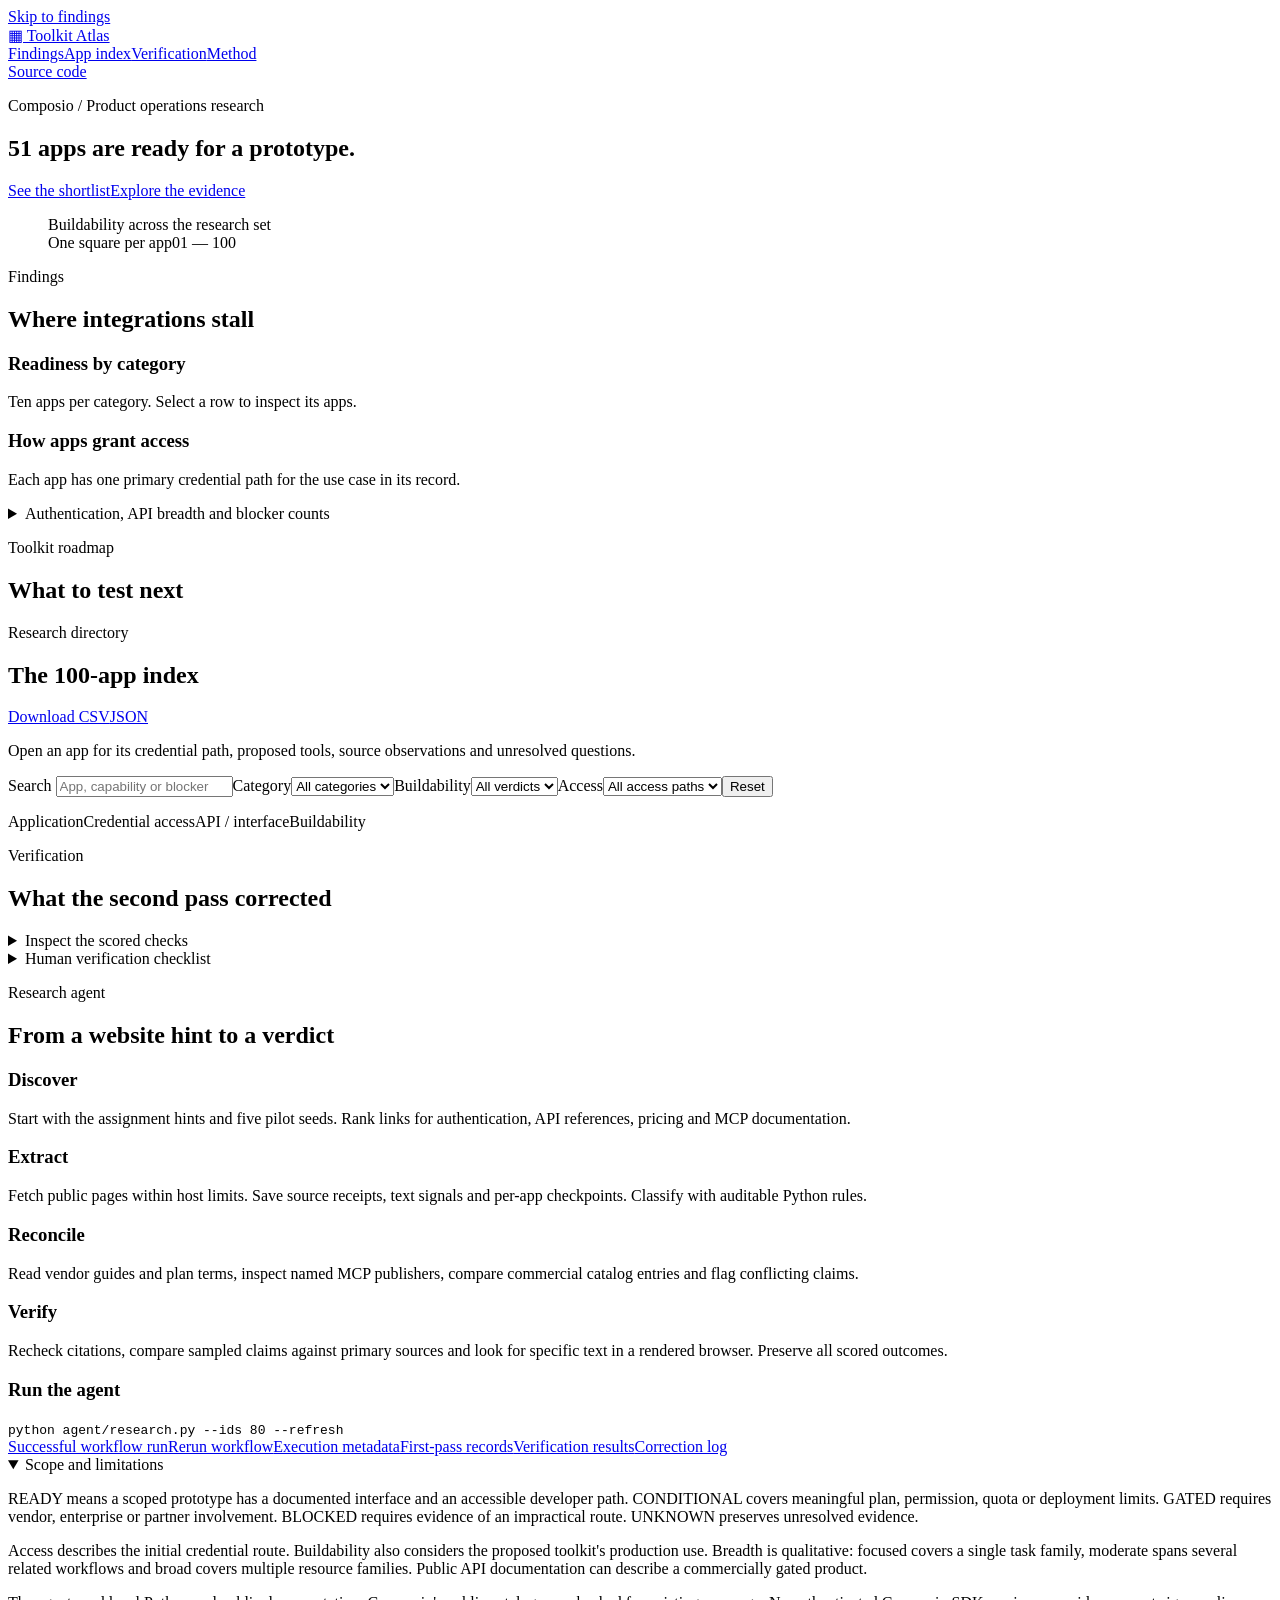
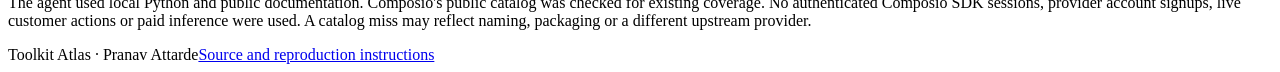
==== study/index.template.html @ 4a6e98dc "Publish evidence-backed 100-app case study and verification records" ====
<!doctype html>
<html lang="en"><head><meta charset="utf-8"><meta name="viewport" content="width=device-width,initial-scale=1"><meta name="theme-color" content="#101c1a"><meta name="description" content="A field guide to credential access, API coverage and agent-toolkit feasibility across 100 requested applications."><title>Toolkit Atlas · 100 app integration study</title><style>__CSS__</style></head>
<body><a class="skip" href="#findings">Skip to findings</a>
<header><div class="wrap top"><a class="wordmark" href="#top"><span class="mark" aria-hidden="true">▦</span> Toolkit Atlas</a><nav aria-label="Sections"><a href="#findings">Findings</a><a href="#directory">App index</a><a href="#verification">Verification</a><a href="#methods">Method</a></nav><a class="source-top" href="https://github.com/pranavattarde/composio-toolkit-atlas">Source code</a></div></header>
<main id="top"><section class="hero"><div class="wrap hero-grid"><div><p class="over">Composio / Product operations research</p><h1><span id="headline">51</span> apps are ready for a prototype.</h1><p class="lede" id="deck"></p><div class="hero-links"><a class="btn" href="#opportunities">See the shortlist</a><a href="#directory">Explore the evidence</a></div></div><figure class="atlas"><figcaption>Buildability across the research set</figcaption><div id="map" aria-label="All apps in their original order"></div><div class="mapfoot"><span>One square per app</span><span>01 — 100</span></div><div id="legend" class="legend"></div></figure></div></section>
<section id="findings" class="wrap block"><div class="sec-intro"><p class="over">Findings</p><h2>Where integrations stall</h2></div><div class="metrics" id="metrics"></div>
<div class="columns"><div><h3>Readiness by category</h3><p class="muted">Ten apps per category. Select a row to inspect its apps.</p><div id="categories"></div></div><div><h3>How apps grant access</h3><p class="muted">Each app has one primary credential path for the use case in its record.</p><div id="accesschart"></div></div></div>
<details class="detailchart"><summary>Authentication, API breadth and blocker counts</summary><div class="columns compact" id="breakdowns"></div><p class="muted">Authentication and interface types are multi-label. An OAuth token can be sent as a bearer credential, and an app can expose several interfaces. Counts use all 100 apps.</p></details>
</section>
<section id="opportunities" class="shade"><div class="wrap block"><div class="sec-intro"><p class="over">Toolkit roadmap</p><h2>What to test next</h2><p class="muted" id="roadIntro"></p></div><div class="roadmap" id="roadmap"></div><div class="callout" id="outreach"></div></div></section>
<section id="directory" class="wrap block"><div class="split"><div><p class="over">Research directory</p><h2>The 100-app index</h2></div><div class="downloads"><a href="data/apps.csv" download>Download CSV</a><a href="data/apps.json" download>JSON</a></div></div><p class="muted">Open an app for its credential path, proposed tools, source observations and unresolved questions.</p>
<div class="filters"><label>Search <input id="search" type="search" placeholder="App, capability or blocker"></label><label>Category<select id="category"><option value="">All categories</option></select></label><label>Buildability<select id="verdict"><option value="">All verdicts</option></select></label><label>Access<select id="access"><option value="">All access paths</option></select></label><button id="reset" type="button">Reset</button></div>
<p class="count" role="status" id="matches"></p><div class="table-head" aria-hidden="true"><span>Application</span><span>Credential access</span><span>API / interface</span><span>Buildability</span></div><div id="rows"></div></section>
<section class="shade" id="verification"><div class="wrap block"><p class="over">Verification</p><h2>What the second pass corrected</h2><p class="lead-sm" id="verificationIntro"></p><div class="compare" id="score"></div><p class="muted" id="rubric"></p><div id="mistakes" class="notes"></div><details class="detailchart"><summary id="auditLabel">Inspect the scored checks</summary><div id="auditRows"></div></details><details class="detailchart"><summary>Human verification checklist</summary><p>The published checks were performed by software and AI-assisted source review. Human confirmations recorded: 0.</p><ul><li>Read the <a href="https://help.getharvest.com/api-v2/authentication-api/authentication/authentication/">Harvest v2 authentication guide</a> and identify its two supported credential paths.</li><li>Read <a href="https://core.telegram.org/bots">Telegram's bot introduction</a> and identify the registration and token issuer.</li><li>Use the <a href="https://github.com/mermaid-js/mermaid-cli">Mermaid CLI README</a> to check input, output and whether execution needs a hosted service.</li></ul></details></div></section>
<section id="methods" class="wrap block"><p class="over">Research agent</p><h2>From a website hint to a verdict</h2><div class="pipeline"><div><h3>Discover</h3><p>Start with the assignment hints and five pilot seeds. Rank links for authentication, API references, pricing and MCP documentation.</p></div><div><h3>Extract</h3><p>Fetch public pages within host limits. Save source receipts, text signals and per-app checkpoints. Classify with auditable Python rules.</p></div><div><h3>Reconcile</h3><p>Read vendor guides and plan terms, inspect named MCP publishers, compare commercial catalog entries and flag conflicting claims.</p></div><div><h3>Verify</h3><p>Recheck citations, compare sampled claims against primary sources and look for specific text in a rendered browser. Preserve all scored outcomes.</p></div></div><div class="proof"><div><h3>Run the agent</h3><p id="runMeta"></p><code>python agent/research.py --ids 80 --refresh</code></div><div class="prooflinks"><a href="https://github.com/pranavattarde/composio-toolkit-atlas/actions/runs/45240712943">Successful workflow run</a><a href="https://github.com/pranavattarde/composio-toolkit-atlas/actions/workflows/research.yml">Rerun workflow</a><a href="data/run.json">Execution metadata</a><a href="data/first-pass.json">First-pass records</a><a href="data/verification.json">Verification results</a><a href="data/corrections.json">Correction log</a></div></div>
<details class="detailchart" open><summary>Scope and limitations</summary><div class="methodtext"><p>READY means a scoped prototype has a documented interface and an accessible developer path. CONDITIONAL covers meaningful plan, permission, quota or deployment limits. GATED requires vendor, enterprise or partner involvement. BLOCKED requires evidence of an impractical route. UNKNOWN preserves unresolved evidence.</p><p>Access describes the initial credential route. Buildability also considers the proposed toolkit's production use. Breadth is qualitative: focused covers a single task family, moderate spans several related workflows and broad covers multiple resource families. Public API documentation can describe a commercially gated product.</p><p id="limits"></p><p>The agent used local Python and public documentation. Composio's public catalog was checked for existing coverage. No authenticated Composio SDK sessions, provider account signups, live customer actions or paid inference were used. A catalog miss may reflect naming, packaging or a different upstream provider.</p></div></details></section>
</main><footer><div class="wrap split"><span>Toolkit Atlas · Pranav Attarde</span><a href="https://github.com/pranavattarde/composio-toolkit-atlas">Source and reproduction instructions</a></div></footer>
<script id="dataset" type="application/json">__PAYLOAD__</script><script>__JS__</script></body></html>
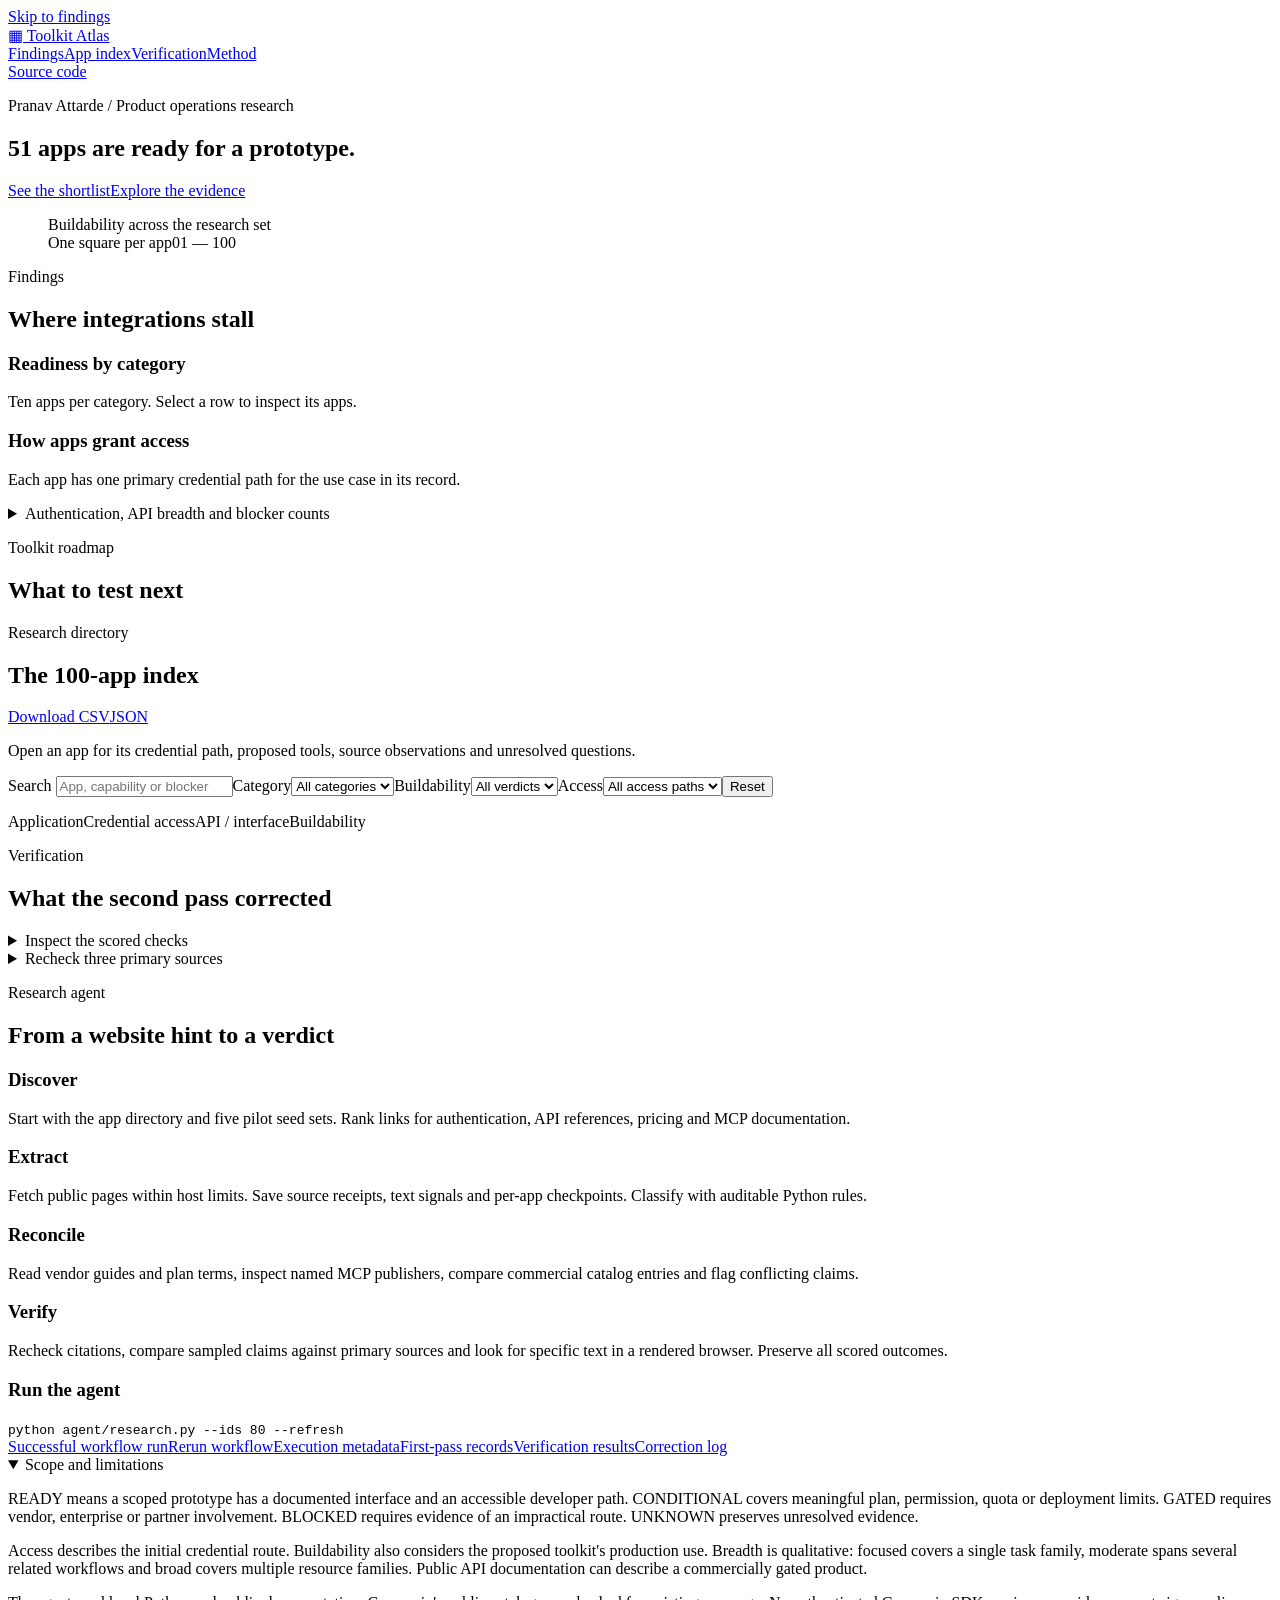
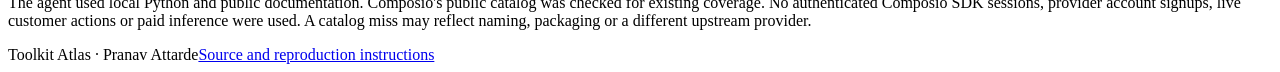
==== commit 03a5eb03: "Add independent verification and reconcile toolkit catalog coverage" ====
--- a/study/index.template.html
+++ b/study/index.template.html
@@ -2,17 +2,17 @@
 <html lang="en"><head><meta charset="utf-8"><meta name="viewport" content="width=device-width,initial-scale=1"><meta name="theme-color" content="#101c1a"><meta name="description" content="A field guide to credential access, API coverage and agent-toolkit feasibility across 100 requested applications."><title>Toolkit Atlas · 100 app integration study</title><style>__CSS__</style></head>
 <body><a class="skip" href="#findings">Skip to findings</a>
 <header><div class="wrap top"><a class="wordmark" href="#top"><span class="mark" aria-hidden="true">▦</span> Toolkit Atlas</a><nav aria-label="Sections"><a href="#findings">Findings</a><a href="#directory">App index</a><a href="#verification">Verification</a><a href="#methods">Method</a></nav><a class="source-top" href="https://github.com/pranavattarde/composio-toolkit-atlas">Source code</a></div></header>
-<main id="top"><section class="hero"><div class="wrap hero-grid"><div><p class="over">Composio / Product operations research</p><h1><span id="headline">51</span> apps are ready for a prototype.</h1><p class="lede" id="deck"></p><div class="hero-links"><a class="btn" href="#opportunities">See the shortlist</a><a href="#directory">Explore the evidence</a></div></div><figure class="atlas"><figcaption>Buildability across the research set</figcaption><div id="map" aria-label="All apps in their original order"></div><div class="mapfoot"><span>One square per app</span><span>01 — 100</span></div><div id="legend" class="legend"></div></figure></div></section>
+<main id="top"><section class="hero"><div class="wrap hero-grid"><div><p class="over">Pranav Attarde / Product operations research</p><h1><span id="headline">51</span> apps are ready for a prototype.</h1><p class="lede" id="deck"></p><div class="hero-links"><a class="btn" href="#opportunities">See the shortlist</a><a href="#directory">Explore the evidence</a></div></div><figure class="atlas"><figcaption>Buildability across the research set</figcaption><div id="map" aria-label="All apps in their original order"></div><div class="mapfoot"><span>One square per app</span><span>01 — 100</span></div><div id="legend" class="legend"></div></figure></div></section>
 <section id="findings" class="wrap block"><div class="sec-intro"><p class="over">Findings</p><h2>Where integrations stall</h2></div><div class="metrics" id="metrics"></div>
 <div class="columns"><div><h3>Readiness by category</h3><p class="muted">Ten apps per category. Select a row to inspect its apps.</p><div id="categories"></div></div><div><h3>How apps grant access</h3><p class="muted">Each app has one primary credential path for the use case in its record.</p><div id="accesschart"></div></div></div>
-<details class="detailchart"><summary>Authentication, API breadth and blocker counts</summary><div class="columns compact" id="breakdowns"></div><p class="muted">Authentication and interface types are multi-label. An OAuth token can be sent as a bearer credential, and an app can expose several interfaces. Counts use all 100 apps.</p></details>
+<p class="findingline" id="patternNote"></p><details class="detailchart"><summary>Authentication, API breadth and blocker counts</summary><div class="columns compact" id="breakdowns"></div><p class="muted">Authentication and interface types are multi-label. An OAuth token can be sent as a bearer credential, and an app can expose several interfaces. Counts use all 100 apps.</p></details>
 </section>
 <section id="opportunities" class="shade"><div class="wrap block"><div class="sec-intro"><p class="over">Toolkit roadmap</p><h2>What to test next</h2><p class="muted" id="roadIntro"></p></div><div class="roadmap" id="roadmap"></div><div class="callout" id="outreach"></div></div></section>
 <section id="directory" class="wrap block"><div class="split"><div><p class="over">Research directory</p><h2>The 100-app index</h2></div><div class="downloads"><a href="data/apps.csv" download>Download CSV</a><a href="data/apps.json" download>JSON</a></div></div><p class="muted">Open an app for its credential path, proposed tools, source observations and unresolved questions.</p>
 <div class="filters"><label>Search <input id="search" type="search" placeholder="App, capability or blocker"></label><label>Category<select id="category"><option value="">All categories</option></select></label><label>Buildability<select id="verdict"><option value="">All verdicts</option></select></label><label>Access<select id="access"><option value="">All access paths</option></select></label><button id="reset" type="button">Reset</button></div>
-<p class="count" role="status" id="matches"></p><div class="table-head" aria-hidden="true"><span>Application</span><span>Credential access</span><span>API / interface</span><span>Buildability</span></div><div id="rows"></div></section>
-<section class="shade" id="verification"><div class="wrap block"><p class="over">Verification</p><h2>What the second pass corrected</h2><p class="lead-sm" id="verificationIntro"></p><div class="compare" id="score"></div><p class="muted" id="rubric"></p><div id="mistakes" class="notes"></div><details class="detailchart"><summary id="auditLabel">Inspect the scored checks</summary><div id="auditRows"></div></details><details class="detailchart"><summary>Human verification checklist</summary><p>The published checks were performed by software and AI-assisted source review. Human confirmations recorded: 0.</p><ul><li>Read the <a href="https://help.getharvest.com/api-v2/authentication-api/authentication/authentication/">Harvest v2 authentication guide</a> and identify its two supported credential paths.</li><li>Read <a href="https://core.telegram.org/bots">Telegram's bot introduction</a> and identify the registration and token issuer.</li><li>Use the <a href="https://github.com/mermaid-js/mermaid-cli">Mermaid CLI README</a> to check input, output and whether execution needs a hosted service.</li></ul></details></div></section>
-<section id="methods" class="wrap block"><p class="over">Research agent</p><h2>From a website hint to a verdict</h2><div class="pipeline"><div><h3>Discover</h3><p>Start with the assignment hints and five pilot seeds. Rank links for authentication, API references, pricing and MCP documentation.</p></div><div><h3>Extract</h3><p>Fetch public pages within host limits. Save source receipts, text signals and per-app checkpoints. Classify with auditable Python rules.</p></div><div><h3>Reconcile</h3><p>Read vendor guides and plan terms, inspect named MCP publishers, compare commercial catalog entries and flag conflicting claims.</p></div><div><h3>Verify</h3><p>Recheck citations, compare sampled claims against primary sources and look for specific text in a rendered browser. Preserve all scored outcomes.</p></div></div><div class="proof"><div><h3>Run the agent</h3><p id="runMeta"></p><code>python agent/research.py --ids 80 --refresh</code></div><div class="prooflinks"><a href="https://github.com/pranavattarde/composio-toolkit-atlas/actions/runs/45240712943">Successful workflow run</a><a href="https://github.com/pranavattarde/composio-toolkit-atlas/actions/workflows/research.yml">Rerun workflow</a><a href="data/run.json">Execution metadata</a><a href="data/first-pass.json">First-pass records</a><a href="data/verification.json">Verification results</a><a href="data/corrections.json">Correction log</a></div></div>
+<p class="count" role="status" id="matches"></p><div class="table-head" aria-hidden="true"><span>Application</span><span>Credential access</span><span>API / interface</span><span>Buildability</span></div><div id="rows" tabindex="0" aria-label="Scrollable application records"></div></section>
+<section class="shade" id="verification"><div class="wrap block"><p class="over">Verification</p><h2>What the second pass corrected</h2><p class="lead-sm" id="verificationIntro"></p><div class="compare" id="score"></div><p class="muted" id="rubric"></p><div id="holdout"></div><div id="mistakes" class="notes"></div><details class="detailchart"><summary id="auditLabel">Inspect the scored checks</summary><div id="auditRows"></div></details><details class="detailchart"><summary>Recheck three primary sources</summary><p>These checks can be repeated in a browser. The measured results above come from automated checks and source review.</p><ul><li>Read the <a href="https://help.getharvest.com/api-v2/authentication-api/authentication/authentication/">Harvest v2 authentication guide</a> and identify its two supported credential paths.</li><li>Read <a href="https://core.telegram.org/bots">Telegram's bot introduction</a> and identify the registration and token issuer.</li><li>Use the <a href="https://github.com/mermaid-js/mermaid-cli">Mermaid CLI README</a> to check input, output and whether execution needs a hosted service.</li></ul></details></div></section>
+<section id="methods" class="wrap block"><p class="over">Research agent</p><h2>From a website hint to a verdict</h2><div class="pipeline"><div><h3>Discover</h3><p>Start with the app directory and five pilot seed sets. Rank links for authentication, API references, pricing and MCP documentation.</p></div><div><h3>Extract</h3><p>Fetch public pages within host limits. Save source receipts, text signals and per-app checkpoints. Classify with auditable Python rules.</p></div><div><h3>Reconcile</h3><p>Read vendor guides and plan terms, inspect named MCP publishers, compare commercial catalog entries and flag conflicting claims.</p></div><div><h3>Verify</h3><p>Recheck citations, compare sampled claims against primary sources and look for specific text in a rendered browser. Preserve all scored outcomes.</p></div></div><div class="proof"><div><h3>Run the agent</h3><p id="runMeta"></p><code>python agent/research.py --ids 80 --refresh</code></div><div class="prooflinks"><a href="https://github.com/pranavattarde/composio-toolkit-atlas/actions/runs/45240712943">Successful workflow run</a><a href="https://github.com/pranavattarde/composio-toolkit-atlas/actions/workflows/research.yml">Rerun workflow</a><a href="data/run.json">Execution metadata</a><a href="data/first-pass.json">First-pass records</a><a href="data/verification.json">Verification results</a><a href="data/corrections.json">Correction log</a></div></div>
 <details class="detailchart" open><summary>Scope and limitations</summary><div class="methodtext"><p>READY means a scoped prototype has a documented interface and an accessible developer path. CONDITIONAL covers meaningful plan, permission, quota or deployment limits. GATED requires vendor, enterprise or partner involvement. BLOCKED requires evidence of an impractical route. UNKNOWN preserves unresolved evidence.</p><p>Access describes the initial credential route. Buildability also considers the proposed toolkit's production use. Breadth is qualitative: focused covers a single task family, moderate spans several related workflows and broad covers multiple resource families. Public API documentation can describe a commercially gated product.</p><p id="limits"></p><p>The agent used local Python and public documentation. Composio's public catalog was checked for existing coverage. No authenticated Composio SDK sessions, provider account signups, live customer actions or paid inference were used. A catalog miss may reflect naming, packaging or a different upstream provider.</p></div></details></section>
 </main><footer><div class="wrap split"><span>Toolkit Atlas · Pranav Attarde</span><a href="https://github.com/pranavattarde/composio-toolkit-atlas">Source and reproduction instructions</a></div></footer>
 <script id="dataset" type="application/json">__PAYLOAD__</script><script>__JS__</script></body></html>
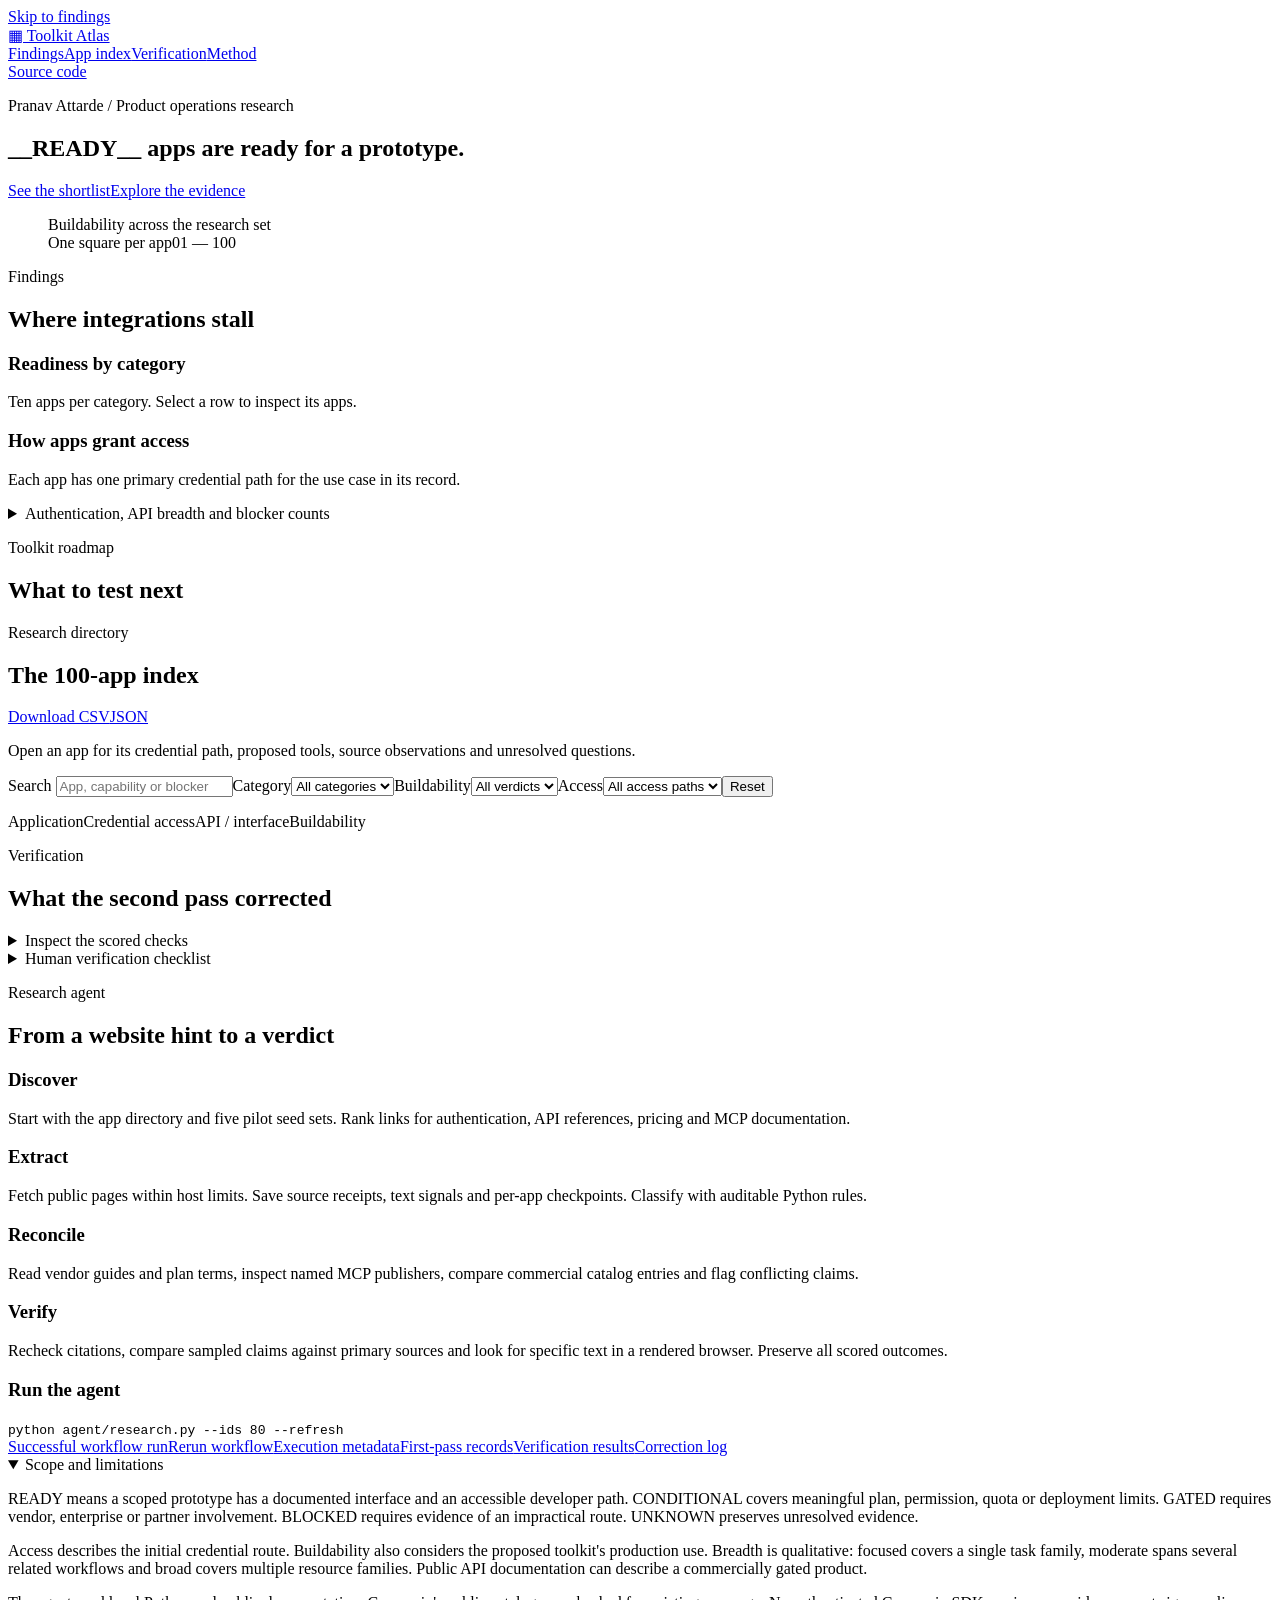
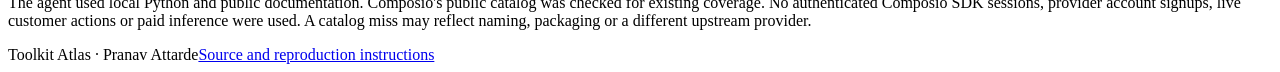
==== commit e9a9d0e3: "Audit integration evidence and publish stratified verification" ====
--- a/study/index.template.html
+++ b/study/index.template.html
@@ -2,7 +2,7 @@
 <html lang="en"><head><meta charset="utf-8"><meta name="viewport" content="width=device-width,initial-scale=1"><meta name="theme-color" content="#101c1a"><meta name="description" content="A field guide to credential access, API coverage and agent-toolkit feasibility across 100 requested applications."><title>Toolkit Atlas · 100 app integration study</title><style>__CSS__</style></head>
 <body><a class="skip" href="#findings">Skip to findings</a>
 <header><div class="wrap top"><a class="wordmark" href="#top"><span class="mark" aria-hidden="true">▦</span> Toolkit Atlas</a><nav aria-label="Sections"><a href="#findings">Findings</a><a href="#directory">App index</a><a href="#verification">Verification</a><a href="#methods">Method</a></nav><a class="source-top" href="https://github.com/pranavattarde/composio-toolkit-atlas">Source code</a></div></header>
-<main id="top"><section class="hero"><div class="wrap hero-grid"><div><p class="over">Pranav Attarde / Product operations research</p><h1><span id="headline">51</span> apps are ready for a prototype.</h1><p class="lede" id="deck"></p><div class="hero-links"><a class="btn" href="#opportunities">See the shortlist</a><a href="#directory">Explore the evidence</a></div></div><figure class="atlas"><figcaption>Buildability across the research set</figcaption><div id="map" aria-label="All apps in their original order"></div><div class="mapfoot"><span>One square per app</span><span>01 — 100</span></div><div id="legend" class="legend"></div></figure></div></section>
+<main id="top"><section class="hero"><div class="wrap hero-grid"><div><p class="over">Pranav Attarde / Product operations research</p><h1><span id="headline">__READY__</span> apps are ready for a prototype.</h1><p class="lede" id="deck"></p><div class="hero-links"><a class="btn" href="#opportunities">See the shortlist</a><a href="#directory">Explore the evidence</a></div></div><figure class="atlas"><figcaption>Buildability across the research set</figcaption><div id="map" aria-label="All apps in their original order"></div><div class="mapfoot"><span>One square per app</span><span>01 — 100</span></div><div id="legend" class="legend"></div></figure></div></section>
 <section id="findings" class="wrap block"><div class="sec-intro"><p class="over">Findings</p><h2>Where integrations stall</h2></div><div class="metrics" id="metrics"></div>
 <div class="columns"><div><h3>Readiness by category</h3><p class="muted">Ten apps per category. Select a row to inspect its apps.</p><div id="categories"></div></div><div><h3>How apps grant access</h3><p class="muted">Each app has one primary credential path for the use case in its record.</p><div id="accesschart"></div></div></div>
 <p class="findingline" id="patternNote"></p><details class="detailchart"><summary>Authentication, API breadth and blocker counts</summary><div class="columns compact" id="breakdowns"></div><p class="muted">Authentication and interface types are multi-label. An OAuth token can be sent as a bearer credential, and an app can expose several interfaces. Counts use all 100 apps.</p></details>
@@ -11,7 +11,7 @@
 <section id="directory" class="wrap block"><div class="split"><div><p class="over">Research directory</p><h2>The 100-app index</h2></div><div class="downloads"><a href="data/apps.csv" download>Download CSV</a><a href="data/apps.json" download>JSON</a></div></div><p class="muted">Open an app for its credential path, proposed tools, source observations and unresolved questions.</p>
 <div class="filters"><label>Search <input id="search" type="search" placeholder="App, capability or blocker"></label><label>Category<select id="category"><option value="">All categories</option></select></label><label>Buildability<select id="verdict"><option value="">All verdicts</option></select></label><label>Access<select id="access"><option value="">All access paths</option></select></label><button id="reset" type="button">Reset</button></div>
 <p class="count" role="status" id="matches"></p><div class="table-head" aria-hidden="true"><span>Application</span><span>Credential access</span><span>API / interface</span><span>Buildability</span></div><div id="rows" tabindex="0" aria-label="Scrollable application records"></div></section>
-<section class="shade" id="verification"><div class="wrap block"><p class="over">Verification</p><h2>What the second pass corrected</h2><p class="lead-sm" id="verificationIntro"></p><div class="compare" id="score"></div><p class="muted" id="rubric"></p><div id="holdout"></div><div id="mistakes" class="notes"></div><details class="detailchart"><summary id="auditLabel">Inspect the scored checks</summary><div id="auditRows"></div></details><details class="detailchart"><summary>Recheck three primary sources</summary><p>These checks can be repeated in a browser. The measured results above come from automated checks and source review.</p><ul><li>Read the <a href="https://help.getharvest.com/api-v2/authentication-api/authentication/authentication/">Harvest v2 authentication guide</a> and identify its two supported credential paths.</li><li>Read <a href="https://core.telegram.org/bots">Telegram's bot introduction</a> and identify the registration and token issuer.</li><li>Use the <a href="https://github.com/mermaid-js/mermaid-cli">Mermaid CLI README</a> to check input, output and whether execution needs a hosted service.</li></ul></details></div></section>
+<section class="shade" id="verification"><div class="wrap block"><p class="over">Verification</p><h2>What the second pass corrected</h2><p class="lead-sm" id="verificationIntro"></p><div class="compare" id="score"></div><p class="muted" id="rubric"></p><p id="independent" class="callout"></p><div id="holdout"></div><div id="mistakes" class="notes"></div><details class="detailchart"><summary id="auditLabel">Inspect the scored checks</summary><div id="auditRows"></div></details><details class="detailchart"><summary>Human verification checklist</summary><p>Personal confirmations recorded: 0. Open a source, record the date and your observation, and mark each claim confirmed, contradicted or unresolved.</p><ul><li>Read the <a href="https://help.getharvest.com/api-v2/authentication-api/authentication/authentication/">Harvest v2 authentication guide</a> and confirm that OAuth2 and personal access tokens are the two v2 credential paths.</li><li>Read <a href="https://core.telegram.org/bots">Telegram's bot introduction</a> and confirm BotFather issues the registration token.</li><li>Use the <a href="https://github.com/mermaid-js/mermaid-cli">Mermaid CLI README</a> to confirm local diagram input and SVG, PNG or PDF output.</li><li>Read the <a href="https://api.docs.dealcloud.com/docs/token">DealCloud token guide</a> and check which credential accompanies data requests after the OAuth exchange.</li></ul></details></div></section>
 <section id="methods" class="wrap block"><p class="over">Research agent</p><h2>From a website hint to a verdict</h2><div class="pipeline"><div><h3>Discover</h3><p>Start with the app directory and five pilot seed sets. Rank links for authentication, API references, pricing and MCP documentation.</p></div><div><h3>Extract</h3><p>Fetch public pages within host limits. Save source receipts, text signals and per-app checkpoints. Classify with auditable Python rules.</p></div><div><h3>Reconcile</h3><p>Read vendor guides and plan terms, inspect named MCP publishers, compare commercial catalog entries and flag conflicting claims.</p></div><div><h3>Verify</h3><p>Recheck citations, compare sampled claims against primary sources and look for specific text in a rendered browser. Preserve all scored outcomes.</p></div></div><div class="proof"><div><h3>Run the agent</h3><p id="runMeta"></p><code>python agent/research.py --ids 80 --refresh</code></div><div class="prooflinks"><a href="https://github.com/pranavattarde/composio-toolkit-atlas/actions/runs/45240712943">Successful workflow run</a><a href="https://github.com/pranavattarde/composio-toolkit-atlas/actions/workflows/research.yml">Rerun workflow</a><a href="data/run.json">Execution metadata</a><a href="data/first-pass.json">First-pass records</a><a href="data/verification.json">Verification results</a><a href="data/corrections.json">Correction log</a></div></div>
 <details class="detailchart" open><summary>Scope and limitations</summary><div class="methodtext"><p>READY means a scoped prototype has a documented interface and an accessible developer path. CONDITIONAL covers meaningful plan, permission, quota or deployment limits. GATED requires vendor, enterprise or partner involvement. BLOCKED requires evidence of an impractical route. UNKNOWN preserves unresolved evidence.</p><p>Access describes the initial credential route. Buildability also considers the proposed toolkit's production use. Breadth is qualitative: focused covers a single task family, moderate spans several related workflows and broad covers multiple resource families. Public API documentation can describe a commercially gated product.</p><p id="limits"></p><p>The agent used local Python and public documentation. Composio's public catalog was checked for existing coverage. No authenticated Composio SDK sessions, provider account signups, live customer actions or paid inference were used. A catalog miss may reflect naming, packaging or a different upstream provider.</p></div></details></section>
 </main><footer><div class="wrap split"><span>Toolkit Atlas · Pranav Attarde</span><a href="https://github.com/pranavattarde/composio-toolkit-atlas">Source and reproduction instructions</a></div></footer>
